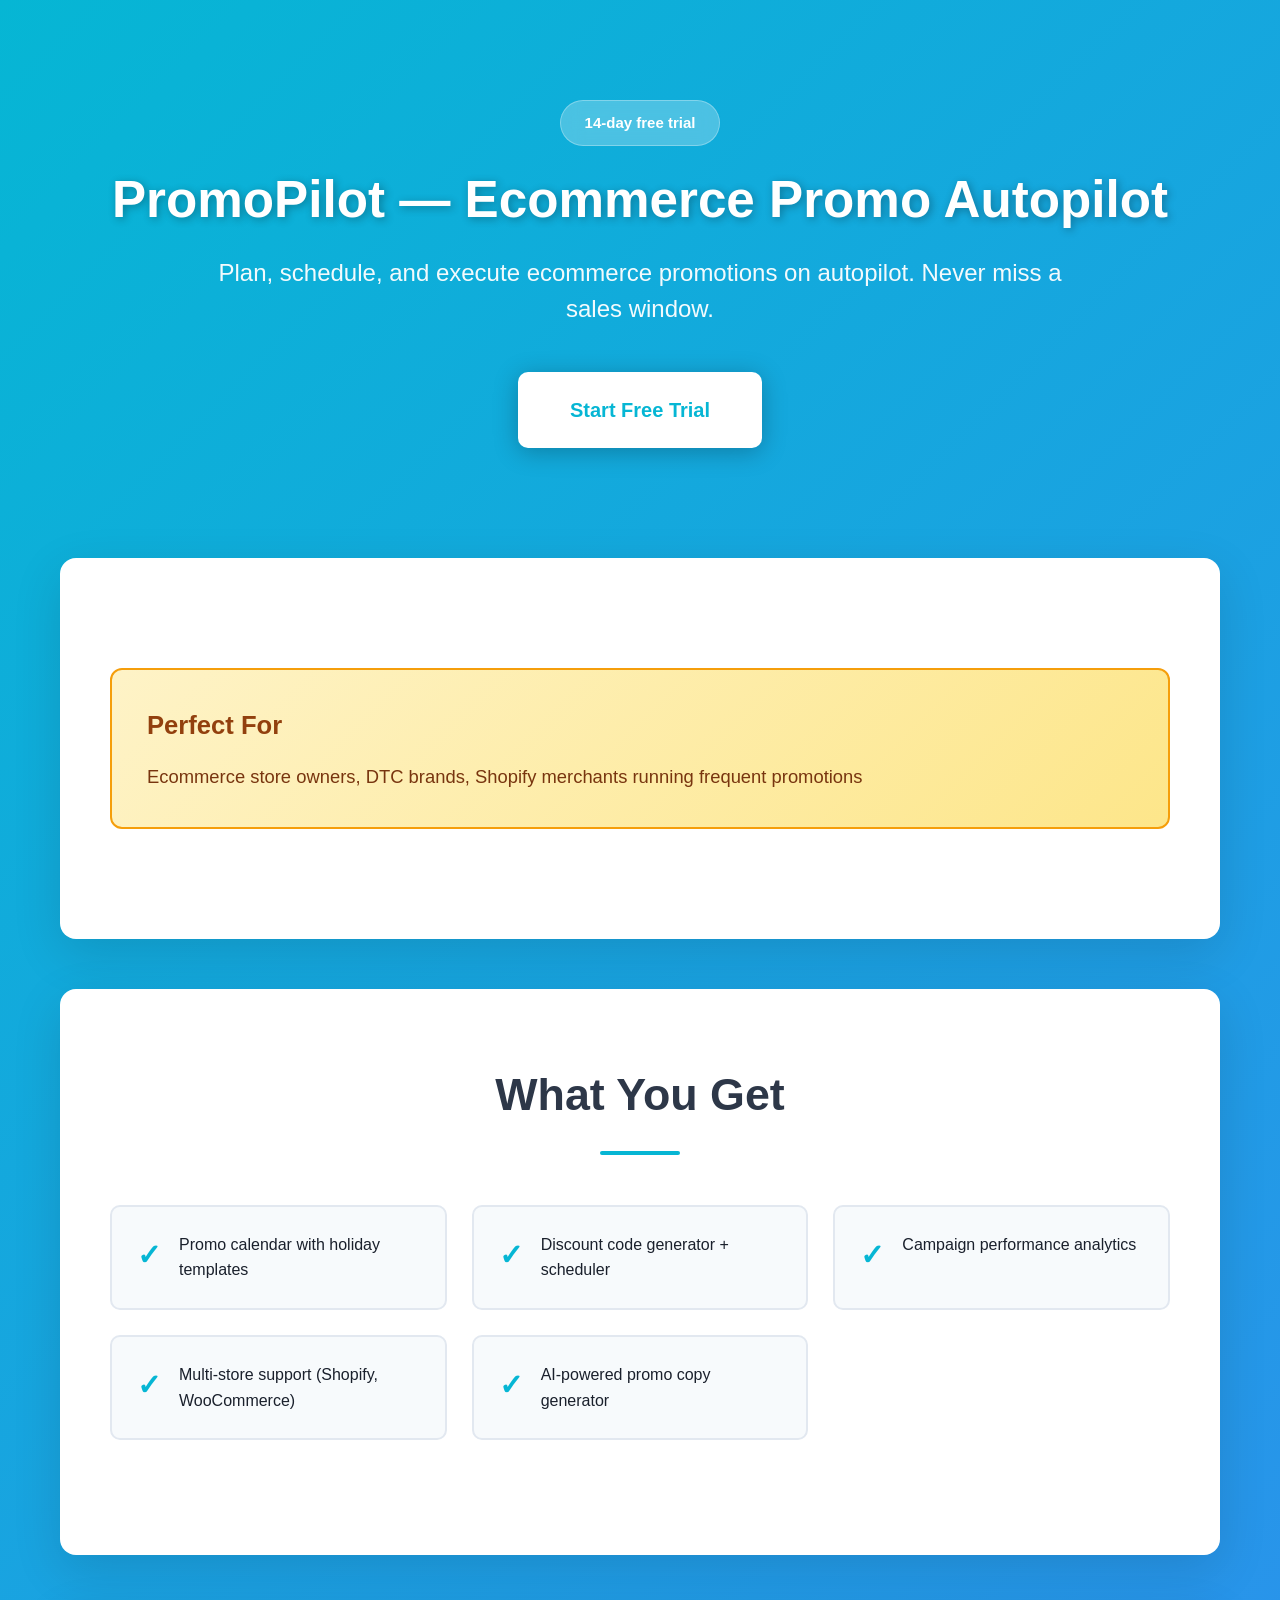
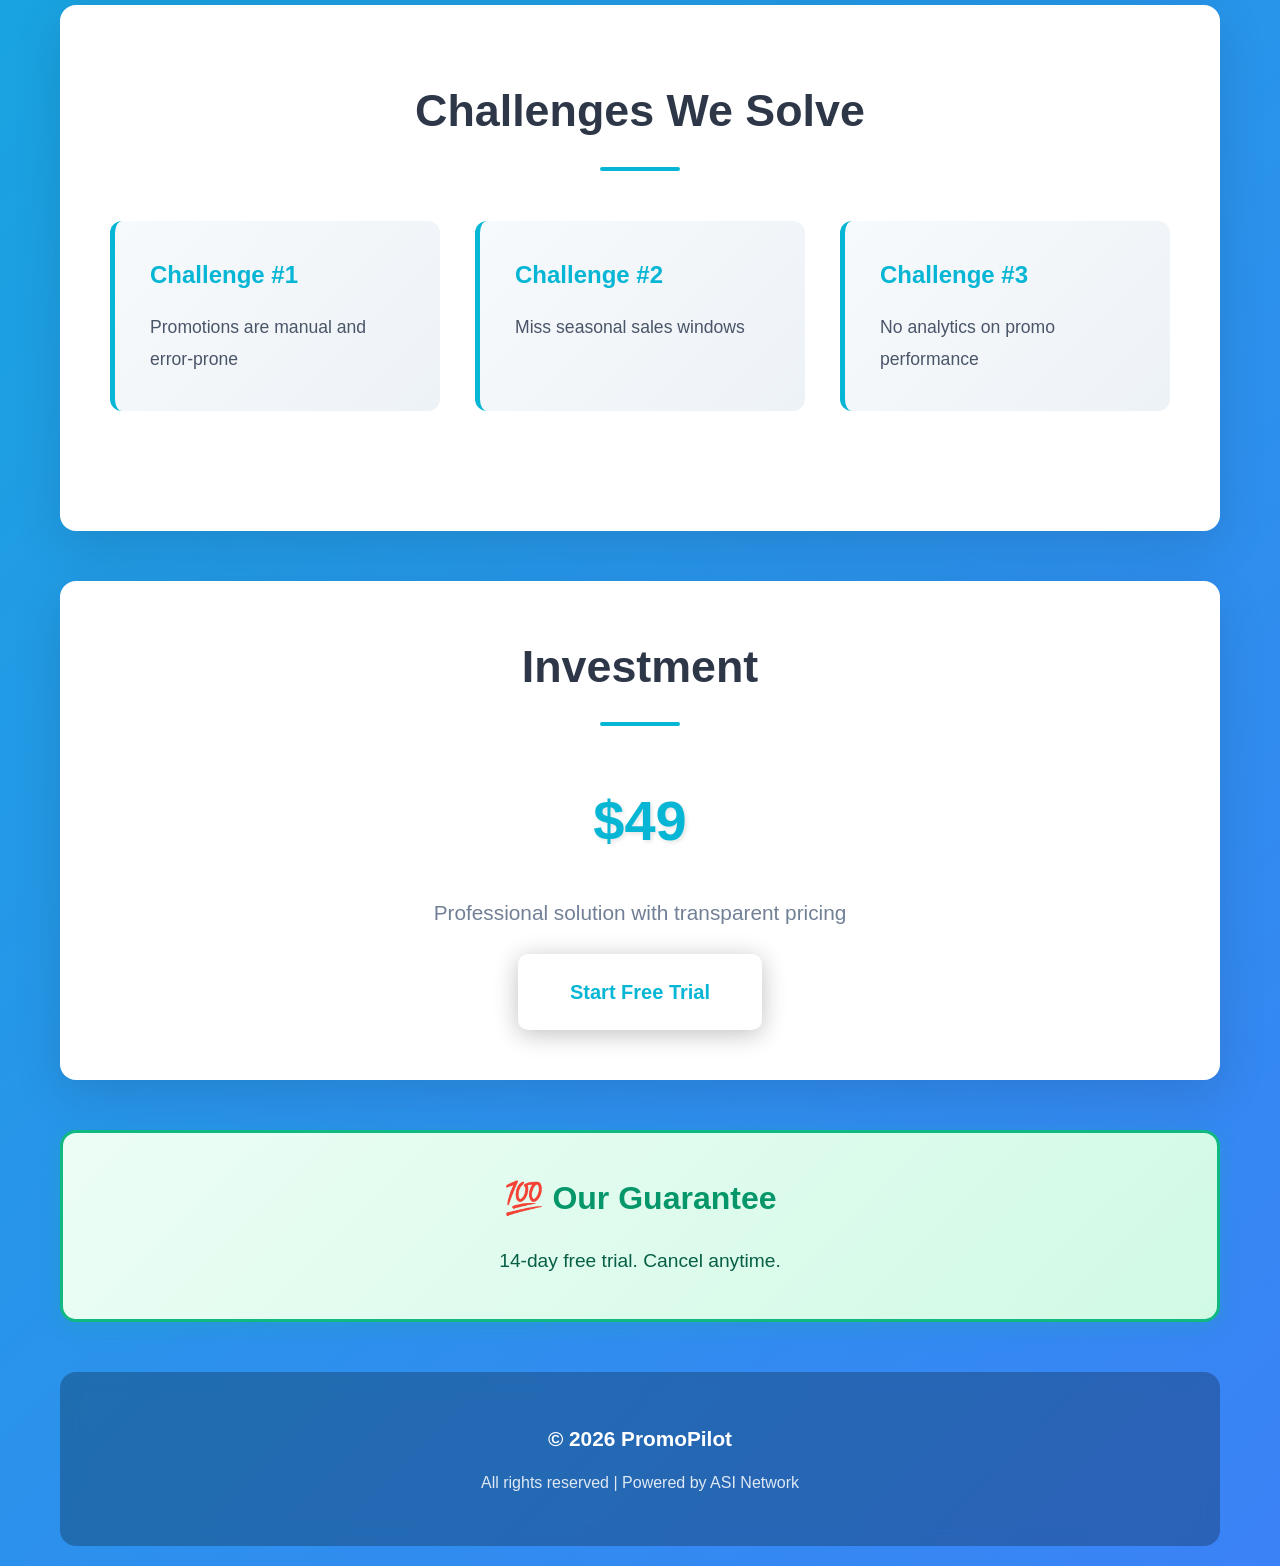
==== index.html @ 8af885bb "Add index.html" ====
<!DOCTYPE html>
<html lang="en">
<head>
    <meta charset="UTF-8">
    <meta name="viewport" content="width=device-width, initial-scale=1.0">
    <title>PromoPilot - Plan, schedule, and execute ecommerce promotions on autopilo</title>
    <meta name="description" content="SaaS tool for ecommerce promotion planning and execution — calendar-based promo scheduling, discount code generation, and campaign analytics.">
    <style>
        * { margin: 0; padding: 0; box-sizing: border-box; }
        body {
            font-family: -apple-system, BlinkMacSystemFont, 'Segoe UI', Roboto, Oxygen, Ubuntu, Cantarell, sans-serif;
            line-height: 1.6;
            color: #1a202c;
            background: linear-gradient(135deg, #06B6D4 0%, #3B82F6 100%);
        }
        .container { max-width: 1200px; margin: 0 auto; padding: 20px; }
        header { text-align: center; padding: 80px 20px 60px; color: white; }
        .badge {
            display: inline-block;
            background: rgba(255,255,255,0.25);
            padding: 10px 24px;
            border-radius: 25px;
            font-size: 15px;
            margin-bottom: 25px;
            backdrop-filter: blur(10px);
            font-weight: 600;
            border: 1px solid rgba(255,255,255,0.3);
        }
        h1 {
            font-size: 3.2em;
            margin-bottom: 25px;
            font-weight: 900;
            text-shadow: 2px 2px 8px rgba(0,0,0,0.3);
            line-height: 1.15;
        }
        .subtitle {
            font-size: 1.5em;
            margin-bottom: 45px;
            opacity: 0.95;
            max-width: 850px;
            margin-left: auto;
            margin-right: auto;
            font-weight: 400;
            line-height: 1.5;
        }
        .cta-primary {
            display: inline-block;
            background: white;
            color: #06B6D4;
            padding: 20px 50px;
            border-radius: 10px;
            text-decoration: none;
            font-size: 1.25em;
            font-weight: 700;
            transition: all 0.3s;
            box-shadow: 0 4px 25px rgba(0,0,0,0.25);
            border: 2px solid transparent;
        }
        .cta-primary:hover {
            transform: translateY(-4px);
            box-shadow: 0 8px 35px rgba(0,0,0,0.35);
            border-color: rgba(255,255,255,0.5);
        }
        .content-section {
            background: white;
            border-radius: 16px;
            padding: 70px 50px;
            margin: 50px 0;
            box-shadow: 0 15px 50px rgba(0,0,0,0.12);
        }
        h2 {
            font-size: 2.8em;
            margin-bottom: 50px;
            color: #2d3748;
            text-align: center;
            font-weight: 800;
            position: relative;
        }
        h2::after {
            content: '';
            display: block;
            width: 80px;
            height: 4px;
            background: #06B6D4;
            margin: 20px auto 0;
            border-radius: 2px;
        }
        .features-grid {
            display: grid;
            grid-template-columns: repeat(auto-fit, minmax(320px, 1fr));
            gap: 35px;
            margin: 50px 0;
        }
        .feature-card {
            background: linear-gradient(135deg, #F7FAFC 0%, #EDF2F7 100%);
            padding: 35px;
            border-radius: 12px;
            border-left: 5px solid #06B6D4;
            transition: all 0.3s;
        }
        .feature-card:hover {
            transform: translateY(-5px);
            box-shadow: 0 10px 30px rgba(0,0,0,0.1);
        }
        .feature-card h3 {
            color: #06B6D4;
            font-size: 1.5em;
            margin-bottom: 18px;
            font-weight: 700;
        }
        .feature-card p {
            color: #4A5568;
            font-size: 1.1em;
            line-height: 1.8;
        }
        .deliverables-list {
            display: grid;
            grid-template-columns: repeat(auto-fit, minmax(280px, 1fr));
            gap: 25px;
            margin: 45px 0;
        }
        .deliverable-item {
            display: flex;
            align-items: start;
            padding: 25px;
            background: #F7FAFC;
            border-radius: 10px;
            border: 2px solid #E2E8F0;
            transition: all 0.3s;
        }
        .deliverable-item:hover {
            border-color: #06B6D4;
            background: white;
        }
        .deliverable-item::before {
            content: "✓";
            color: #06B6D4;
            font-size: 1.8em;
            font-weight: bold;
            margin-right: 18px;
            flex-shrink: 0;
        }
        .pricing-section {
            text-align: center;
            padding: 50px 30px;
        }
        .price {
            font-size: 3.5em;
            font-weight: 900;
            color: #06B6D4;
            margin: 30px 0;
            text-shadow: 2px 2px 4px rgba(0,0,0,0.1);
        }
        .price-subtext {
            font-size: 1.3em;
            color: #718096;
            margin: 25px 0;
            font-weight: 500;
        }
        .guarantee-box {
            background: linear-gradient(135deg, #ECFDF5 0%, #D1FAE5 100%);
            border: 3px solid #10B981;
            border-radius: 16px;
            padding: 40px;
            margin: 50px 0;
            text-align: center;
            box-shadow: 0 5px 20px rgba(16, 185, 129, 0.2);
        }
        .guarantee-box h3 {
            color: #059669;
            font-size: 2em;
            margin-bottom: 20px;
            font-weight: 800;
        }
        .guarantee-box p {
            font-size: 1.2em;
            color: #065F46;
            line-height: 1.8;
        }
        .target-audience {
            background: linear-gradient(135deg, #FEF3C7 0%, #FDE68A 100%);
            padding: 35px;
            border-radius: 12px;
            border: 2px solid #F59E0B;
            margin: 40px 0;
        }
        .target-audience h3 {
            color: #92400E;
            font-size: 1.6em;
            margin-bottom: 15px;
            font-weight: 700;
        }
        .target-audience p {
            color: #78350F;
            font-size: 1.15em;
            line-height: 1.7;
        }
        footer {
            text-align: center;
            padding: 50px 30px;
            color: white;
            background: rgba(0,0,0,0.25);
            border-radius: 16px;
            margin-top: 50px;
            backdrop-filter: blur(10px);
        }
        @media (max-width: 768px) {
            h1 { font-size: 2.2em; }
            .subtitle { font-size: 1.2em; }
            .features-grid { grid-template-columns: 1fr; }
            .content-section { padding: 40px 25px; }
        }
    </style>
<!-- Google Analytics (GA4) - Measurement ID to be set by Kiki via KIKI-G11 -->
<script async src="https://www.googletagmanager.com/gtag/js?id=G-XXXXXXXXXX"></script>
<script>
  window.dataLayer = window.dataLayer || [];
  function gtag(){dataLayer.push(arguments);}
  gtag('js', new Date());
  gtag('config', 'G-XXXXXXXXXX');
</script>
</head>
<body>
    <div class="container">
        <header>
            <div class="badge">14-day free trial</div>
            <h1>PromoPilot — Ecommerce Promo Autopilot</h1>
            <p class="subtitle">Plan, schedule, and execute ecommerce promotions on autopilot. Never miss a sales window.</p>
            <a href="None" class="cta-primary">Start Free Trial</a>
        </header>

        <div class="content-section"><div class="target-audience"><h3>Perfect For</h3><p>Ecommerce store owners, DTC brands, Shopify merchants running frequent promotions</p></div></div>

        <div class="content-section">
            <h2>What You Get</h2>
            <div class="deliverables-list"><div class="deliverable-item">Promo calendar with holiday templates</div><div class="deliverable-item">Discount code generator + scheduler</div><div class="deliverable-item">Campaign performance analytics</div><div class="deliverable-item">Multi-store support (Shopify, WooCommerce)</div><div class="deliverable-item">AI-powered promo copy generator</div></div>
        </div>

        <div class="content-section"><h2>Challenges We Solve</h2><div class="features-grid"><div class="feature-card"><h3>Challenge #1</h3><p>Promotions are manual and error-prone</p></div><div class="feature-card"><h3>Challenge #2</h3><p>Miss seasonal sales windows</p></div><div class="feature-card"><h3>Challenge #3</h3><p>No analytics on promo performance</p></div></div></div>

        <div class="content-section pricing-section">
            <h2>Investment</h2>
            <div class="price">$49</div>
            <p class="price-subtext">Professional solution with transparent pricing</p>
            <a href="None" class="cta-primary">Start Free Trial</a>
        </div>

        <div class="guarantee-box"><h3>💯 Our Guarantee</h3><p>14-day free trial. Cancel anytime.</p></div>

        <footer>
            <p style="font-size:1.3em; font-weight:600;">&copy; 2026 PromoPilot</p>
            <p style="margin-top:15px; opacity:0.85;">All rights reserved | Powered by ASI Network</p>
        </footer>
    </div>
</body>
</html>
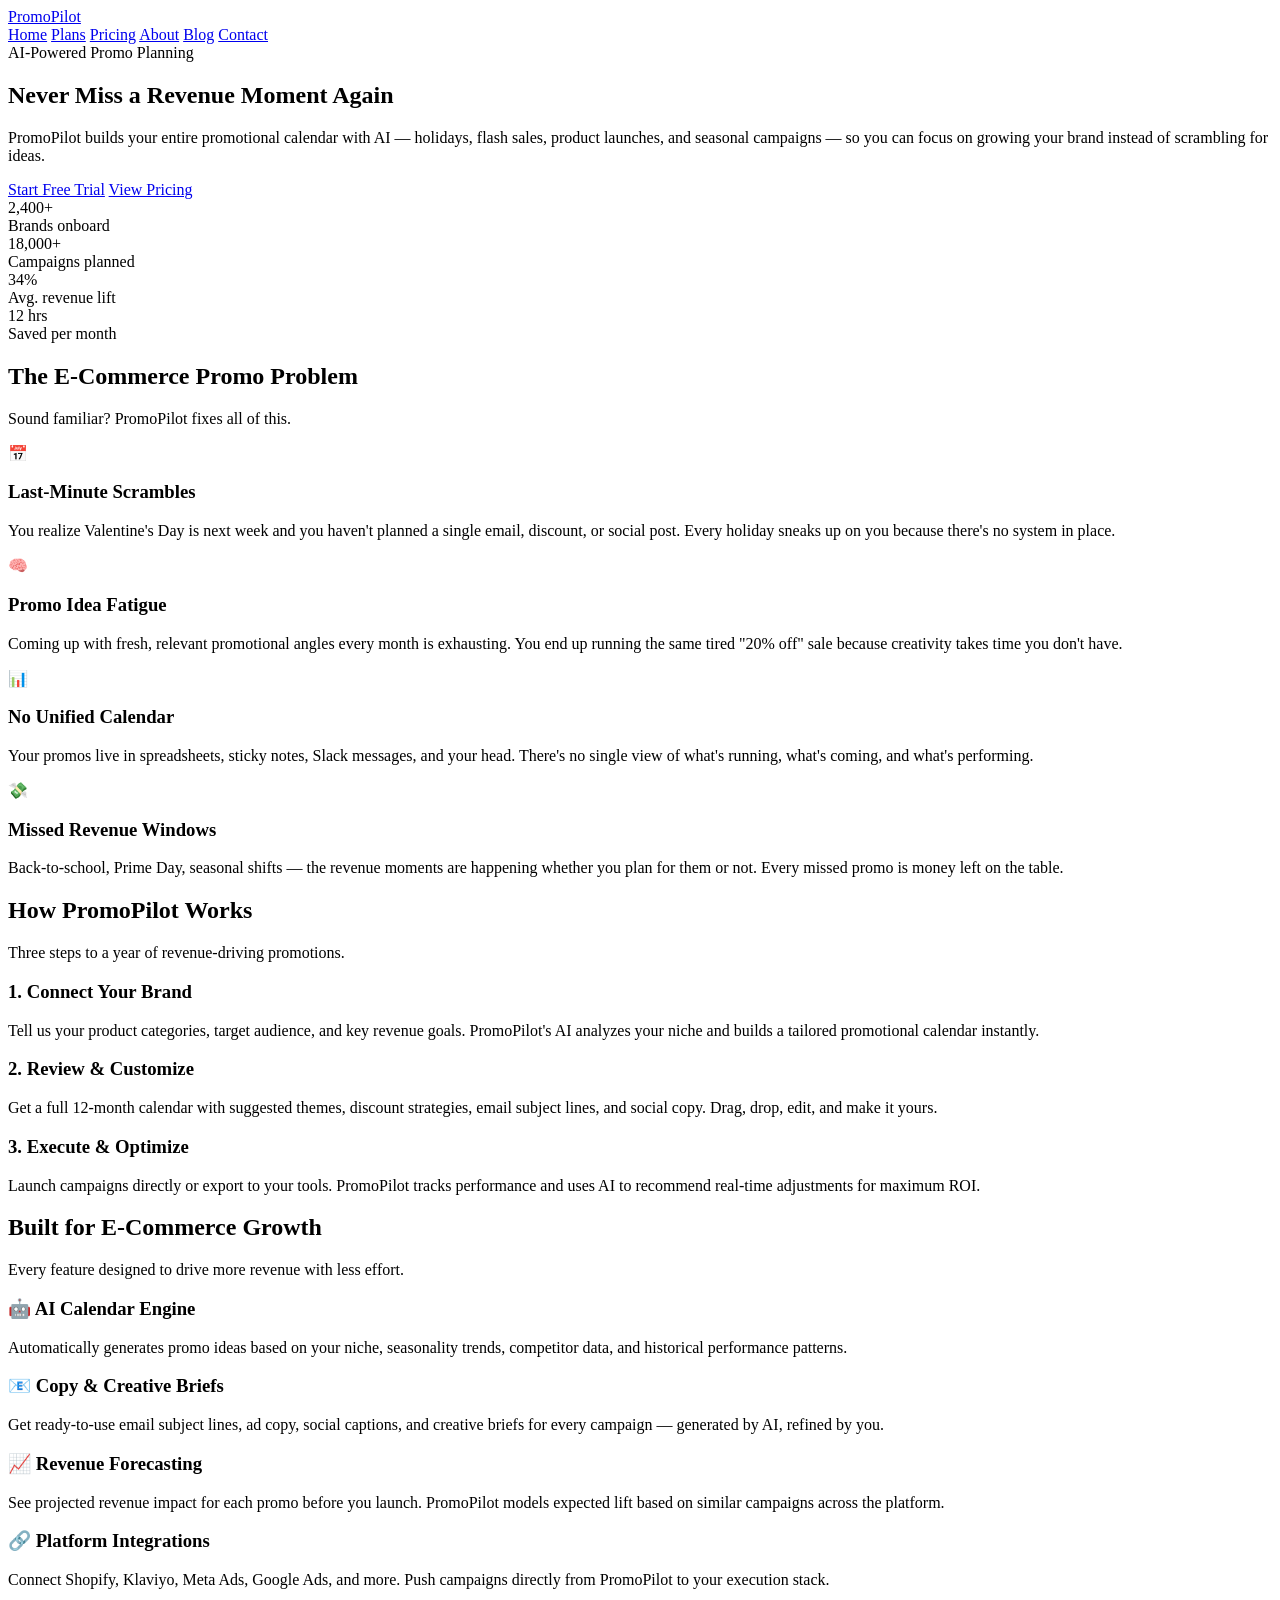
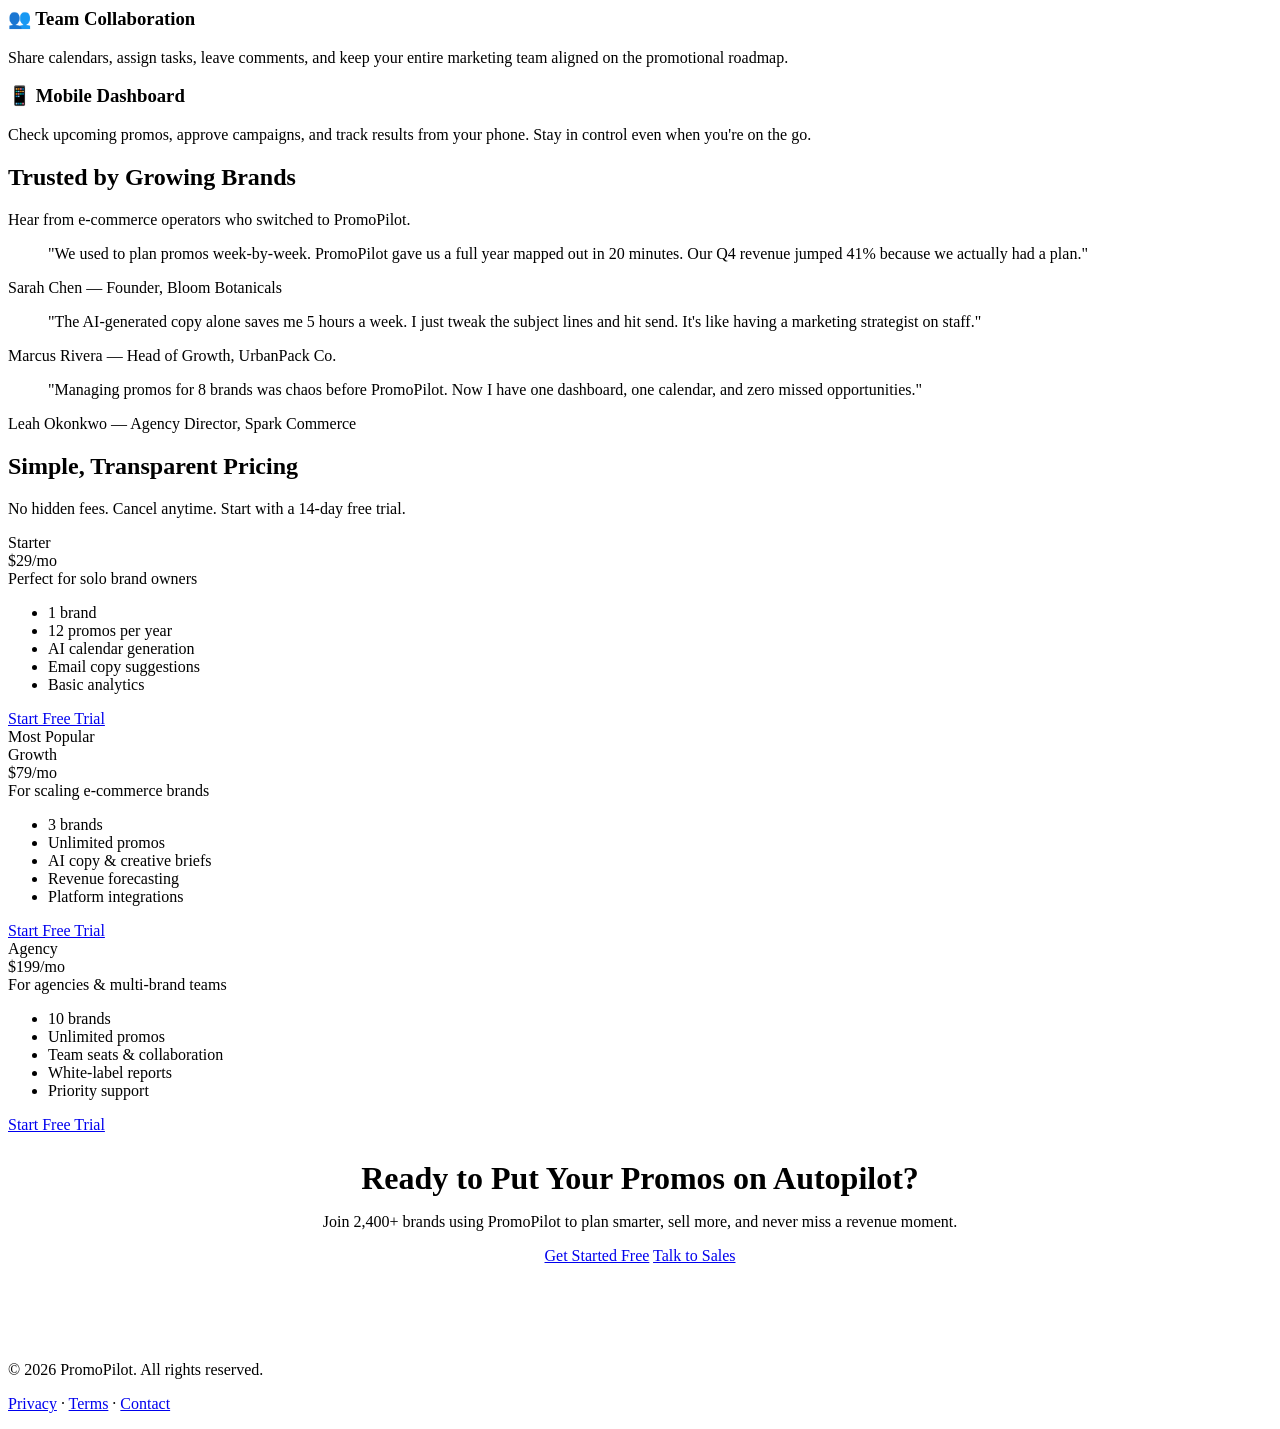
==== commit 028db59a: "Update index.html" ====
--- a/index.html
+++ b/index.html
@@ -1,256 +1,239 @@
-<!DOCTYPE html>
+<!doctype html>
 <html lang="en">
-<head>
-    <meta charset="UTF-8">
-    <meta name="viewport" content="width=device-width, initial-scale=1.0">
-    <title>PromoPilot - Plan, schedule, and execute ecommerce promotions on autopilo</title>
-    <meta name="description" content="SaaS tool for ecommerce promotion planning and execution — calendar-based promo scheduling, discount code generation, and campaign analytics.">
-    <style>
-        * { margin: 0; padding: 0; box-sizing: border-box; }
-        body {
-            font-family: -apple-system, BlinkMacSystemFont, 'Segoe UI', Roboto, Oxygen, Ubuntu, Cantarell, sans-serif;
-            line-height: 1.6;
-            color: #1a202c;
-            background: linear-gradient(135deg, #06B6D4 0%, #3B82F6 100%);
-        }
-        .container { max-width: 1200px; margin: 0 auto; padding: 20px; }
-        header { text-align: center; padding: 80px 20px 60px; color: white; }
-        .badge {
-            display: inline-block;
-            background: rgba(255,255,255,0.25);
-            padding: 10px 24px;
-            border-radius: 25px;
-            font-size: 15px;
-            margin-bottom: 25px;
-            backdrop-filter: blur(10px);
-            font-weight: 600;
-            border: 1px solid rgba(255,255,255,0.3);
-        }
-        h1 {
-            font-size: 3.2em;
-            margin-bottom: 25px;
-            font-weight: 900;
-            text-shadow: 2px 2px 8px rgba(0,0,0,0.3);
-            line-height: 1.15;
-        }
-        .subtitle {
-            font-size: 1.5em;
-            margin-bottom: 45px;
-            opacity: 0.95;
-            max-width: 850px;
-            margin-left: auto;
-            margin-right: auto;
-            font-weight: 400;
-            line-height: 1.5;
-        }
-        .cta-primary {
-            display: inline-block;
-            background: white;
-            color: #06B6D4;
-            padding: 20px 50px;
-            border-radius: 10px;
-            text-decoration: none;
-            font-size: 1.25em;
-            font-weight: 700;
-            transition: all 0.3s;
-            box-shadow: 0 4px 25px rgba(0,0,0,0.25);
-            border: 2px solid transparent;
-        }
-        .cta-primary:hover {
-            transform: translateY(-4px);
-            box-shadow: 0 8px 35px rgba(0,0,0,0.35);
-            border-color: rgba(255,255,255,0.5);
-        }
-        .content-section {
-            background: white;
-            border-radius: 16px;
-            padding: 70px 50px;
-            margin: 50px 0;
-            box-shadow: 0 15px 50px rgba(0,0,0,0.12);
-        }
-        h2 {
-            font-size: 2.8em;
-            margin-bottom: 50px;
-            color: #2d3748;
-            text-align: center;
-            font-weight: 800;
-            position: relative;
-        }
-        h2::after {
-            content: '';
-            display: block;
-            width: 80px;
-            height: 4px;
-            background: #06B6D4;
-            margin: 20px auto 0;
-            border-radius: 2px;
-        }
-        .features-grid {
-            display: grid;
-            grid-template-columns: repeat(auto-fit, minmax(320px, 1fr));
-            gap: 35px;
-            margin: 50px 0;
-        }
-        .feature-card {
-            background: linear-gradient(135deg, #F7FAFC 0%, #EDF2F7 100%);
-            padding: 35px;
-            border-radius: 12px;
-            border-left: 5px solid #06B6D4;
-            transition: all 0.3s;
-        }
-        .feature-card:hover {
-            transform: translateY(-5px);
-            box-shadow: 0 10px 30px rgba(0,0,0,0.1);
-        }
-        .feature-card h3 {
-            color: #06B6D4;
-            font-size: 1.5em;
-            margin-bottom: 18px;
-            font-weight: 700;
-        }
-        .feature-card p {
-            color: #4A5568;
-            font-size: 1.1em;
-            line-height: 1.8;
-        }
-        .deliverables-list {
-            display: grid;
-            grid-template-columns: repeat(auto-fit, minmax(280px, 1fr));
-            gap: 25px;
-            margin: 45px 0;
-        }
-        .deliverable-item {
-            display: flex;
-            align-items: start;
-            padding: 25px;
-            background: #F7FAFC;
-            border-radius: 10px;
-            border: 2px solid #E2E8F0;
-            transition: all 0.3s;
-        }
-        .deliverable-item:hover {
-            border-color: #06B6D4;
-            background: white;
-        }
-        .deliverable-item::before {
-            content: "✓";
-            color: #06B6D4;
-            font-size: 1.8em;
-            font-weight: bold;
-            margin-right: 18px;
-            flex-shrink: 0;
-        }
-        .pricing-section {
-            text-align: center;
-            padding: 50px 30px;
-        }
-        .price {
-            font-size: 3.5em;
-            font-weight: 900;
-            color: #06B6D4;
-            margin: 30px 0;
-            text-shadow: 2px 2px 4px rgba(0,0,0,0.1);
-        }
-        .price-subtext {
-            font-size: 1.3em;
-            color: #718096;
-            margin: 25px 0;
-            font-weight: 500;
-        }
-        .guarantee-box {
-            background: linear-gradient(135deg, #ECFDF5 0%, #D1FAE5 100%);
-            border: 3px solid #10B981;
-            border-radius: 16px;
-            padding: 40px;
-            margin: 50px 0;
-            text-align: center;
-            box-shadow: 0 5px 20px rgba(16, 185, 129, 0.2);
-        }
-        .guarantee-box h3 {
-            color: #059669;
-            font-size: 2em;
-            margin-bottom: 20px;
-            font-weight: 800;
-        }
-        .guarantee-box p {
-            font-size: 1.2em;
-            color: #065F46;
-            line-height: 1.8;
-        }
-        .target-audience {
-            background: linear-gradient(135deg, #FEF3C7 0%, #FDE68A 100%);
-            padding: 35px;
-            border-radius: 12px;
-            border: 2px solid #F59E0B;
-            margin: 40px 0;
-        }
-        .target-audience h3 {
-            color: #92400E;
-            font-size: 1.6em;
-            margin-bottom: 15px;
-            font-weight: 700;
-        }
-        .target-audience p {
-            color: #78350F;
-            font-size: 1.15em;
-            line-height: 1.7;
-        }
-        footer {
-            text-align: center;
-            padding: 50px 30px;
-            color: white;
-            background: rgba(0,0,0,0.25);
-            border-radius: 16px;
-            margin-top: 50px;
-            backdrop-filter: blur(10px);
-        }
-        @media (max-width: 768px) {
-            h1 { font-size: 2.2em; }
-            .subtitle { font-size: 1.2em; }
-            .features-grid { grid-template-columns: 1fr; }
-            .content-section { padding: 40px 25px; }
-        }
-    </style>
-<!-- Google Analytics (GA4) - Measurement ID to be set by Kiki via KIKI-G11 -->
+  <head>
+    <meta charset="utf-8" />
+    <meta name="viewport" content="width=device-width, initial-scale=1" />
+    <title>PromoPilot — AI-Powered Promotional Calendar &amp; Campaign Planner</title>
+    <meta name="description" content="PromoPilot is the AI-powered promotional calendar and campaign planner built for e-commerce brands. Plan, schedule, and optimize every sale, holiday promo, and product launch automatically." />
+    <link rel="stylesheet" href="styles.css" />
+  <!-- Google Analytics 4 -->
 <script async src="https://www.googletagmanager.com/gtag/js?id=G-XXXXXXXXXX"></script>
-<script>
-  window.dataLayer = window.dataLayer || [];
-  function gtag(){dataLayer.push(arguments);}
-  gtag('js', new Date());
-  gtag('config', 'G-XXXXXXXXXX');
-</script>
+<script>window.dataLayer=window.dataLayer||[];function gtag(){dataLayer.push(arguments);}gtag('js',new Date());gtag('config','G-XXXXXXXXXX');</script>
 </head>
-<body>
-    <div class="container">
-        <header>
-            <div class="badge">14-day free trial</div>
-            <h1>PromoPilot — Ecommerce Promo Autopilot</h1>
-            <p class="subtitle">Plan, schedule, and execute ecommerce promotions on autopilot. Never miss a sales window.</p>
-            <a href="None" class="cta-primary">Start Free Trial</a>
-        </header>
-
-        <div class="content-section"><div class="target-audience"><h3>Perfect For</h3><p>Ecommerce store owners, DTC brands, Shopify merchants running frequent promotions</p></div></div>
-
-        <div class="content-section">
-            <h2>What You Get</h2>
-            <div class="deliverables-list"><div class="deliverable-item">Promo calendar with holiday templates</div><div class="deliverable-item">Discount code generator + scheduler</div><div class="deliverable-item">Campaign performance analytics</div><div class="deliverable-item">Multi-store support (Shopify, WooCommerce)</div><div class="deliverable-item">AI-powered promo copy generator</div></div>
-        </div>
-
-        <div class="content-section"><h2>Challenges We Solve</h2><div class="features-grid"><div class="feature-card"><h3>Challenge #1</h3><p>Promotions are manual and error-prone</p></div><div class="feature-card"><h3>Challenge #2</h3><p>Miss seasonal sales windows</p></div><div class="feature-card"><h3>Challenge #3</h3><p>No analytics on promo performance</p></div></div></div>
-
-        <div class="content-section pricing-section">
-            <h2>Investment</h2>
-            <div class="price">$49</div>
-            <p class="price-subtext">Professional solution with transparent pricing</p>
-            <a href="None" class="cta-primary">Start Free Trial</a>
-        </div>
-
-        <div class="guarantee-box"><h3>💯 Our Guarantee</h3><p>14-day free trial. Cancel anytime.</p></div>
-
-        <footer>
-            <p style="font-size:1.3em; font-weight:600;">&copy; 2026 PromoPilot</p>
-            <p style="margin-top:15px; opacity:0.85;">All rights reserved | Powered by ASI Network</p>
-        </footer>
-    </div>
-</body>
-</html>+  <body>
+    <header class="header">
+      <div class="container header-inner">
+        <a class="brand" href="index.html">PromoPilot</a>
+        <nav class="nav">
+          <a href="index.html" aria-current="page">Home</a>
+          <a href="products.html">Plans</a>
+          <a href="pricing.html">Pricing</a>
+          <a href="about.html">About</a>
+          <a href="blog.html">Blog</a>
+          <a href="contact.html">Contact</a>
+        </nav>
+      </div>
+    </header>
+
+    <main class="container">
+      <!-- Hero -->
+      <section class="hero">
+        <span class="badge">AI-Powered Promo Planning</span>
+        <h1>Never Miss a <span>Revenue Moment</span> Again</h1>
+        <p class="lead">PromoPilot builds your entire promotional calendar with AI — holidays, flash sales, product launches, and seasonal campaigns — so you can focus on growing your brand instead of scrambling for ideas.</p>
+        <div class="cta-row">
+          <a href="products.html" class="button primary">Start Free Trial</a>
+          <a href="pricing.html" class="button secondary">View Pricing</a>
+        </div>
+      </section>
+
+      <!-- Social Proof Stats -->
+      <section class="section">
+        <div class="stats-row">
+          <div class="stat">
+            <div class="stat-number">2,400+</div>
+            <div class="stat-label">Brands onboard</div>
+          </div>
+          <div class="stat">
+            <div class="stat-number">18,000+</div>
+            <div class="stat-label">Campaigns planned</div>
+          </div>
+          <div class="stat">
+            <div class="stat-number">34%</div>
+            <div class="stat-label">Avg. revenue lift</div>
+          </div>
+          <div class="stat">
+            <div class="stat-number">12 hrs</div>
+            <div class="stat-label">Saved per month</div>
+          </div>
+        </div>
+      </section>
+
+      <!-- Pain Points -->
+      <section class="section">
+        <div class="section-header">
+          <h2>The E-Commerce Promo Problem</h2>
+          <p>Sound familiar? PromoPilot fixes all of this.</p>
+        </div>
+        <div class="pain-grid">
+          <div class="pain-card">
+            <div class="pain-icon">📅</div>
+            <h3>Last-Minute Scrambles</h3>
+            <p>You realize Valentine's Day is next week and you haven't planned a single email, discount, or social post. Every holiday sneaks up on you because there's no system in place.</p>
+          </div>
+          <div class="pain-card">
+            <div class="pain-icon">🧠</div>
+            <h3>Promo Idea Fatigue</h3>
+            <p>Coming up with fresh, relevant promotional angles every month is exhausting. You end up running the same tired "20% off" sale because creativity takes time you don't have.</p>
+          </div>
+          <div class="pain-card">
+            <div class="pain-icon">📊</div>
+            <h3>No Unified Calendar</h3>
+            <p>Your promos live in spreadsheets, sticky notes, Slack messages, and your head. There's no single view of what's running, what's coming, and what's performing.</p>
+          </div>
+          <div class="pain-card">
+            <div class="pain-icon">💸</div>
+            <h3>Missed Revenue Windows</h3>
+            <p>Back-to-school, Prime Day, seasonal shifts — the revenue moments are happening whether you plan for them or not. Every missed promo is money left on the table.</p>
+          </div>
+        </div>
+      </section>
+
+      <!-- Features -->
+      <section class="section">
+        <div class="section-header">
+          <h2>How PromoPilot Works</h2>
+          <p>Three steps to a year of revenue-driving promotions.</p>
+        </div>
+        <div class="grid">
+          <div class="card">
+            <h3>1. Connect Your Brand</h3>
+            <p>Tell us your product categories, target audience, and key revenue goals. PromoPilot's AI analyzes your niche and builds a tailored promotional calendar instantly.</p>
+          </div>
+          <div class="card">
+            <h3>2. Review &amp; Customize</h3>
+            <p>Get a full 12-month calendar with suggested themes, discount strategies, email subject lines, and social copy. Drag, drop, edit, and make it yours.</p>
+          </div>
+          <div class="card">
+            <h3>3. Execute &amp; Optimize</h3>
+            <p>Launch campaigns directly or export to your tools. PromoPilot tracks performance and uses AI to recommend real-time adjustments for maximum ROI.</p>
+          </div>
+        </div>
+      </section>
+
+      <!-- Feature Deep Dive -->
+      <section class="section">
+        <div class="section-header">
+          <h2>Built for E-Commerce Growth</h2>
+          <p>Every feature designed to drive more revenue with less effort.</p>
+        </div>
+        <div class="grid">
+          <div class="card">
+            <h3>🤖 AI Calendar Engine</h3>
+            <p>Automatically generates promo ideas based on your niche, seasonality trends, competitor data, and historical performance patterns.</p>
+          </div>
+          <div class="card">
+            <h3>📧 Copy &amp; Creative Briefs</h3>
+            <p>Get ready-to-use email subject lines, ad copy, social captions, and creative briefs for every campaign — generated by AI, refined by you.</p>
+          </div>
+          <div class="card">
+            <h3>📈 Revenue Forecasting</h3>
+            <p>See projected revenue impact for each promo before you launch. PromoPilot models expected lift based on similar campaigns across the platform.</p>
+          </div>
+          <div class="card">
+            <h3>🔗 Platform Integrations</h3>
+            <p>Connect Shopify, Klaviyo, Meta Ads, Google Ads, and more. Push campaigns directly from PromoPilot to your execution stack.</p>
+          </div>
+          <div class="card">
+            <h3>👥 Team Collaboration</h3>
+            <p>Share calendars, assign tasks, leave comments, and keep your entire marketing team aligned on the promotional roadmap.</p>
+          </div>
+          <div class="card">
+            <h3>📱 Mobile Dashboard</h3>
+            <p>Check upcoming promos, approve campaigns, and track results from your phone. Stay in control even when you're on the go.</p>
+          </div>
+        </div>
+      </section>
+
+      <!-- Testimonials -->
+      <section class="section">
+        <div class="section-header">
+          <h2>Trusted by Growing Brands</h2>
+          <p>Hear from e-commerce operators who switched to PromoPilot.</p>
+        </div>
+        <div class="grid">
+          <div class="testimonial">
+            <blockquote>"We used to plan promos week-by-week. PromoPilot gave us a full year mapped out in 20 minutes. Our Q4 revenue jumped 41% because we actually had a plan."</blockquote>
+            <div class="author">Sarah Chen <span>— Founder, Bloom Botanicals</span></div>
+          </div>
+          <div class="testimonial">
+            <blockquote>"The AI-generated copy alone saves me 5 hours a week. I just tweak the subject lines and hit send. It's like having a marketing strategist on staff."</blockquote>
+            <div class="author">Marcus Rivera <span>— Head of Growth, UrbanPack Co.</span></div>
+          </div>
+          <div class="testimonial">
+            <blockquote>"Managing promos for 8 brands was chaos before PromoPilot. Now I have one dashboard, one calendar, and zero missed opportunities."</blockquote>
+            <div class="author">Leah Okonkwo <span>— Agency Director, Spark Commerce</span></div>
+          </div>
+        </div>
+      </section>
+
+      <!-- Pricing Preview -->
+      <section class="section">
+        <div class="section-header">
+          <h2>Simple, Transparent Pricing</h2>
+          <p>No hidden fees. Cancel anytime. Start with a 14-day free trial.</p>
+        </div>
+        <div class="pricing-grid">
+          <div class="pricing-card">
+            <div class="plan-name">Starter</div>
+            <div class="price">$29<span>/mo</span></div>
+            <div class="price-note">Perfect for solo brand owners</div>
+            <ul>
+              <li>1 brand</li>
+              <li>12 promos per year</li>
+              <li>AI calendar generation</li>
+              <li>Email copy suggestions</li>
+              <li>Basic analytics</li>
+            </ul>
+            <a href="products.html" class="button primary">Start Free Trial</a>
+          </div>
+          <div class="pricing-card featured">
+            <div class="featured-badge">Most Popular</div>
+            <div class="plan-name">Growth</div>
+            <div class="price">$79<span>/mo</span></div>
+            <div class="price-note">For scaling e-commerce brands</div>
+            <ul>
+              <li>3 brands</li>
+              <li>Unlimited promos</li>
+              <li>AI copy &amp; creative briefs</li>
+              <li>Revenue forecasting</li>
+              <li>Platform integrations</li>
+            </ul>
+            <a href="products.html" class="button primary">Start Free Trial</a>
+          </div>
+          <div class="pricing-card">
+            <div class="plan-name">Agency</div>
+            <div class="price">$199<span>/mo</span></div>
+            <div class="price-note">For agencies &amp; multi-brand teams</div>
+            <ul>
+              <li>10 brands</li>
+              <li>Unlimited promos</li>
+              <li>Team seats &amp; collaboration</li>
+              <li>White-label reports</li>
+              <li>Priority support</li>
+            </ul>
+            <a href="products.html" class="button primary">Start Free Trial</a>
+          </div>
+        </div>
+      </section>
+
+      <!-- Final CTA -->
+      <section class="section" style="text-align:center; padding-bottom:5rem;">
+        <h2 style="font-size:2rem; font-weight:700; margin-bottom:1rem;">Ready to Put Your Promos on Autopilot?</h2>
+        <p class="lead">Join 2,400+ brands using PromoPilot to plan smarter, sell more, and never miss a revenue moment.</p>
+        <div class="cta-row">
+          <a href="products.html" class="button primary">Get Started Free</a>
+          <a href="contact.html" class="button secondary">Talk to Sales</a>
+        </div>
+      </section>
+    </main>
+
+    <footer class="footer">
+      <div class="container">
+        <p>&copy; 2026 PromoPilot. All rights reserved.</p>
+        <p><a href="privacy.html">Privacy</a> · <a href="terms.html">Terms</a> · <a href="contact.html">Contact</a></p>
+      </div>
+    </footer>
+    <script src="cookie-consent.js"></script>
+  </body>
+</html>
